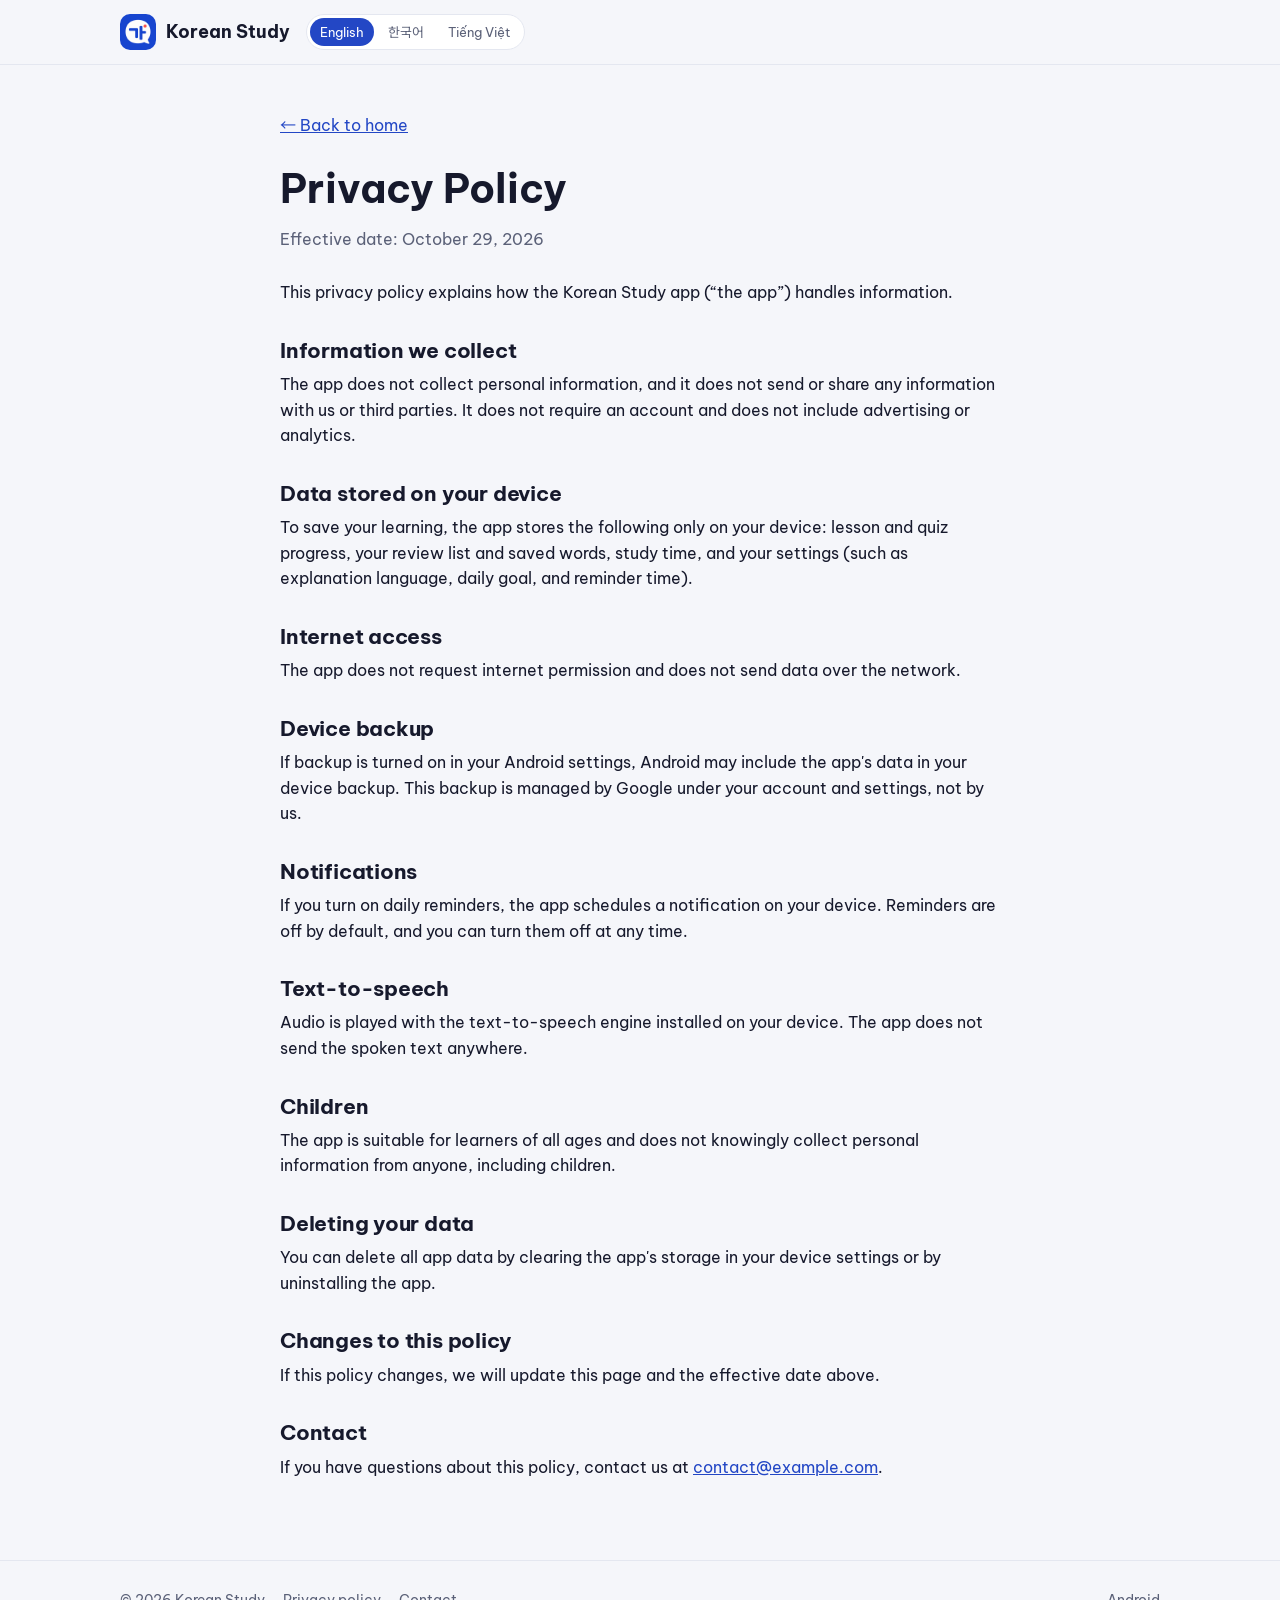
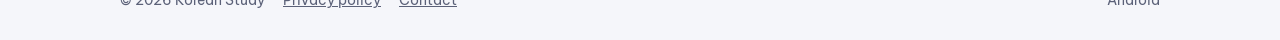
==== privacy-policy.html @ 29d5dca5 "Rename privacy.html to privacy-policy.html" ====
<!doctype html>
<html lang="en">
<head>
<meta charset="utf-8">
<meta name="viewport" content="width=device-width,initial-scale=1">
<title>Privacy Policy — Korean Study</title>
<meta name="description" content="This privacy policy explains how the Korean Study app (“the app”) handles information.">
<meta property="og:title" content="Privacy Policy — Korean Study">
<meta property="og:description" content="This privacy policy explains how the Korean Study app (“the app”) handles information.">
<meta property="og:image" content="assets/icon-512.png">
<link rel="alternate" hreflang="en" href="privacy.html">
<link rel="alternate" hreflang="ko" href="ko/privacy.html">
<link rel="alternate" hreflang="vi" href="vi/privacy.html">
<link rel="alternate" hreflang="x-default" href="privacy.html">
<link rel="icon" href="assets/icon-192.png">
<link rel="apple-touch-icon" href="assets/icon-192.png">
<link rel="preconnect" href="https://fonts.googleapis.com">
<link rel="preconnect" href="https://fonts.gstatic.com" crossorigin>
<link href="https://fonts.googleapis.com/css2?family=Be+Vietnam+Pro:wght@400;600;700&family=Noto+Sans+KR:wght@400;600;700&display=swap" rel="stylesheet">
<link rel="stylesheet" href="assets/style.css">
</head>
<body><header><div class="wrap bar">
<a class="brand" href="index.html"><img src="assets/icon-192.png" alt="" width="36" height="36"><span>Korean Study</span></a>

<div class="lang" role="navigation" aria-label="Language"><a href="privacy.html" hreflang="en" lang="en" aria-current="true">English</a><a href="ko/privacy.html" hreflang="ko" lang="ko">한국어</a><a href="vi/privacy.html" hreflang="vi" lang="vi">Tiếng Việt</a></div>
</div></header>
<main class="wrap doc">
<a href="index.html">← Back to home</a>
<h1>Privacy Policy</h1>
<p class="eff">Effective date: October 29, 2026</p>
<p>This privacy policy explains how the Korean Study app (“the app”) handles information.</p>
<h2>Information we collect</h2><p>The app does not collect personal information, and it does not send or share any information with us or third parties. It does not require an account and does not include advertising or analytics.</p><h2>Data stored on your device</h2><p>To save your learning, the app stores the following only on your device: lesson and quiz progress, your review list and saved words, study time, and your settings (such as explanation language, daily goal, and reminder time).</p><h2>Internet access</h2><p>The app does not request internet permission and does not send data over the network.</p><h2>Device backup</h2><p>If backup is turned on in your Android settings, Android may include the app&#x27;s data in your device backup. This backup is managed by Google under your account and settings, not by us.</p><h2>Notifications</h2><p>If you turn on daily reminders, the app schedules a notification on your device. Reminders are off by default, and you can turn them off at any time.</p><h2>Text-to-speech</h2><p>Audio is played with the text-to-speech engine installed on your device. The app does not send the spoken text anywhere.</p><h2>Children</h2><p>The app is suitable for learners of all ages and does not knowingly collect personal information from anyone, including children.</p><h2>Deleting your data</h2><p>You can delete all app data by clearing the app&#x27;s storage in your device settings or by uninstalling the app.</p><h2>Changes to this policy</h2><p>If this policy changes, we will update this page and the effective date above.</p><h2>Contact</h2><p>If you have questions about this policy, contact us at <a href="mailto:contact@example.com">contact@example.com</a>.</p>
</main>
<footer><div class="wrap">
<span>© 2026 Korean Study</span>
<a href="privacy.html">Privacy policy</a>
<a href="mailto:jbiglion22@gmail.com">Contact</a>
<span class="sp">Android</span>
</div></footer>
</body>
</html>
---- assets/style.css ----
:root{--bg:#F5F6FA;--surface:#FFFFFF;--text:#16192C;--muted:#5B6178;--primary:#2347C5;--primary-soft:#E8EDFB;
--outline:#E4E7F0;--accent:#E8523F;--hero:#2347C5;--on-hero:#FFFFFF;--on-hero-muted:#D3DCF7;color-scheme:light}
@media (prefers-color-scheme:dark){:root{--bg:#0F1220;--surface:#181B2E;--text:#ECEEF7;--muted:#A3A9C2;--primary:#8CA6FF;
--primary-soft:#222C52;--outline:#2A2F47;--hero:#1B2A6B;--on-hero:#FFFFFF;--on-hero-muted:#C7D2F5;color-scheme:dark}}
*{box-sizing:border-box}html{scroll-behavior:smooth}
body{margin:0;background:var(--bg);color:var(--text);font-family:"Be Vietnam Pro","Noto Sans KR",system-ui,sans-serif;line-height:1.6;-webkit-font-smoothing:antialiased}
:lang(ko) body,body:lang(ko){font-family:"Noto Sans KR","Be Vietnam Pro",system-ui,sans-serif;word-break:keep-all}
a{color:var(--primary)}img{max-width:100%;height:auto;display:block}
.wrap{max-width:1080px;margin:0 auto;padding:0 20px}
header{position:sticky;top:0;z-index:10;background:color-mix(in srgb,var(--bg) 88%,transparent);backdrop-filter:blur(10px);border-bottom:1px solid var(--outline)}
.bar{display:flex;align-items:center;gap:16px;height:64px}
.brand{display:flex;align-items:center;gap:10px;font-weight:700;font-size:18px;color:var(--text);text-decoration:none}
.brand img{width:36px;height:36px;border-radius:10px}
nav.links{display:flex;gap:20px;margin-left:auto}nav.links a{color:var(--muted);text-decoration:none;font-size:15px}nav.links a:hover{color:var(--text)}
.lang{display:flex;gap:4px;border:1px solid var(--outline);border-radius:999px;padding:3px;background:var(--surface)}
.lang a{font-size:13px;padding:4px 10px;border-radius:999px;text-decoration:none;color:var(--muted);white-space:nowrap}
.lang a[aria-current]{background:var(--primary);color:#fff}
@media (prefers-color-scheme:dark){.lang a[aria-current]{color:#0B1230}}
.hero{background:var(--hero);color:var(--on-hero);overflow:hidden}
.hero .wrap{display:grid;grid-template-columns:1.1fr .9fr;gap:40px;align-items:center;padding-top:64px;padding-bottom:0}
.eyebrow{display:inline-block;font-size:14px;font-weight:600;background:rgba(255,255,255,.14);padding:5px 12px;border-radius:999px;color:var(--on-hero-muted)}
.hero h1{font-size:clamp(34px,5vw,54px);line-height:1.15;margin:18px 0 16px;letter-spacing:-.02em}
.hero p.sub{font-size:18px;color:var(--on-hero-muted);margin:0 0 28px;max-width:34em}
.badge{display:inline-flex;align-items:center;gap:10px;background:#0B0F1F;color:#fff;border-radius:14px;padding:12px 20px;font-weight:600;text-decoration:none;border:1px solid rgba(255,255,255,.25)}
.badge svg{width:22px;height:22px}
.badge.soon{background:rgba(255,255,255,.12);cursor:default}
.note{margin-top:14px;font-size:14px;color:var(--on-hero-muted)}
.phone{width:min(300px,80%);margin:0 auto;border-radius:36px 36px 0 0;border:10px solid #0B0F1F;border-bottom:0;background:#0B0F1F;overflow:hidden;box-shadow:0 30px 60px rgba(0,0,0,.35)}
.phone img{width:100%;border-radius:26px 26px 0 0;aspect-ratio:540/880;object-fit:cover;object-position:top}
section{padding:80px 0}
h2{font-size:clamp(26px,3.4vw,36px);line-height:1.25;margin:0 0 36px;letter-spacing:-.01em}
.grid{display:grid;grid-template-columns:repeat(3,1fr);gap:18px}
.card{background:var(--surface);border:1px solid var(--outline);border-radius:20px;padding:24px}
.card .ico{width:48px;height:48px;border-radius:14px;background:var(--primary-soft);display:grid;place-items:center;font-size:24px}
.card h3{font-size:19px;margin:16px 0 8px}.card p{margin:0;color:var(--muted);font-size:15px}
.steps{display:grid;grid-template-columns:repeat(3,1fr);gap:18px;counter-reset:s}
.step{position:relative;padding:24px;border-radius:20px;background:var(--primary-soft)}
.step b{display:grid;place-items:center;width:36px;height:36px;border-radius:50%;background:var(--primary);color:#fff;font-size:16px}
@media (prefers-color-scheme:dark){.step b{color:#0B1230}}
.step h3{margin:14px 0 6px;font-size:19px}.step p{margin:0;color:var(--muted);font-size:15px}
.shots{display:flex;gap:18px;overflow-x:auto;scroll-snap-type:x mandatory;padding:4px 20px 18px;margin:0 -20px;scrollbar-width:thin}
.shots figure{flex:0 0 200px;margin:0;scroll-snap-align:start}
.shots img{border-radius:22px;border:1px solid var(--outline);background:var(--surface)}
.shots figcaption{text-align:center;font-size:14px;color:var(--muted);margin-top:10px}
.privacy{background:var(--surface);border:1px solid var(--outline);border-radius:24px;padding:36px;display:flex;gap:28px;align-items:center}
.privacy .shield{flex:0 0 72px;height:72px;border-radius:20px;background:var(--primary-soft);display:grid;place-items:center;font-size:36px}
.privacy h2{margin:0 0 8px;font-size:26px}.privacy p{margin:0 0 12px;color:var(--muted)}
footer{border-top:1px solid var(--outline);padding:28px 0;color:var(--muted);font-size:14px}
footer .wrap{display:flex;gap:18px;flex-wrap:wrap;align-items:center}footer a{color:var(--muted)}footer .sp{margin-left:auto}
.doc{max-width:760px;padding-top:48px;padding-bottom:80px}
.doc h1{font-size:clamp(30px,4vw,40px);margin:18px 0 6px}.doc .eff{color:var(--muted);margin:0 0 28px}
.doc h2{font-size:21px;margin:32px 0 8px}.doc p{margin:0;color:var(--text)}
@media (max-width:860px){.hero .wrap{grid-template-columns:1fr;padding-top:44px;text-align:center}.hero p.sub{margin-left:auto;margin-right:auto}
.grid,.steps{grid-template-columns:1fr}nav.links{display:none}.lang{margin-left:auto}.privacy{flex-direction:column;text-align:center;padding:28px 22px}}
@media (max-width:420px){.brand span{display:none}}
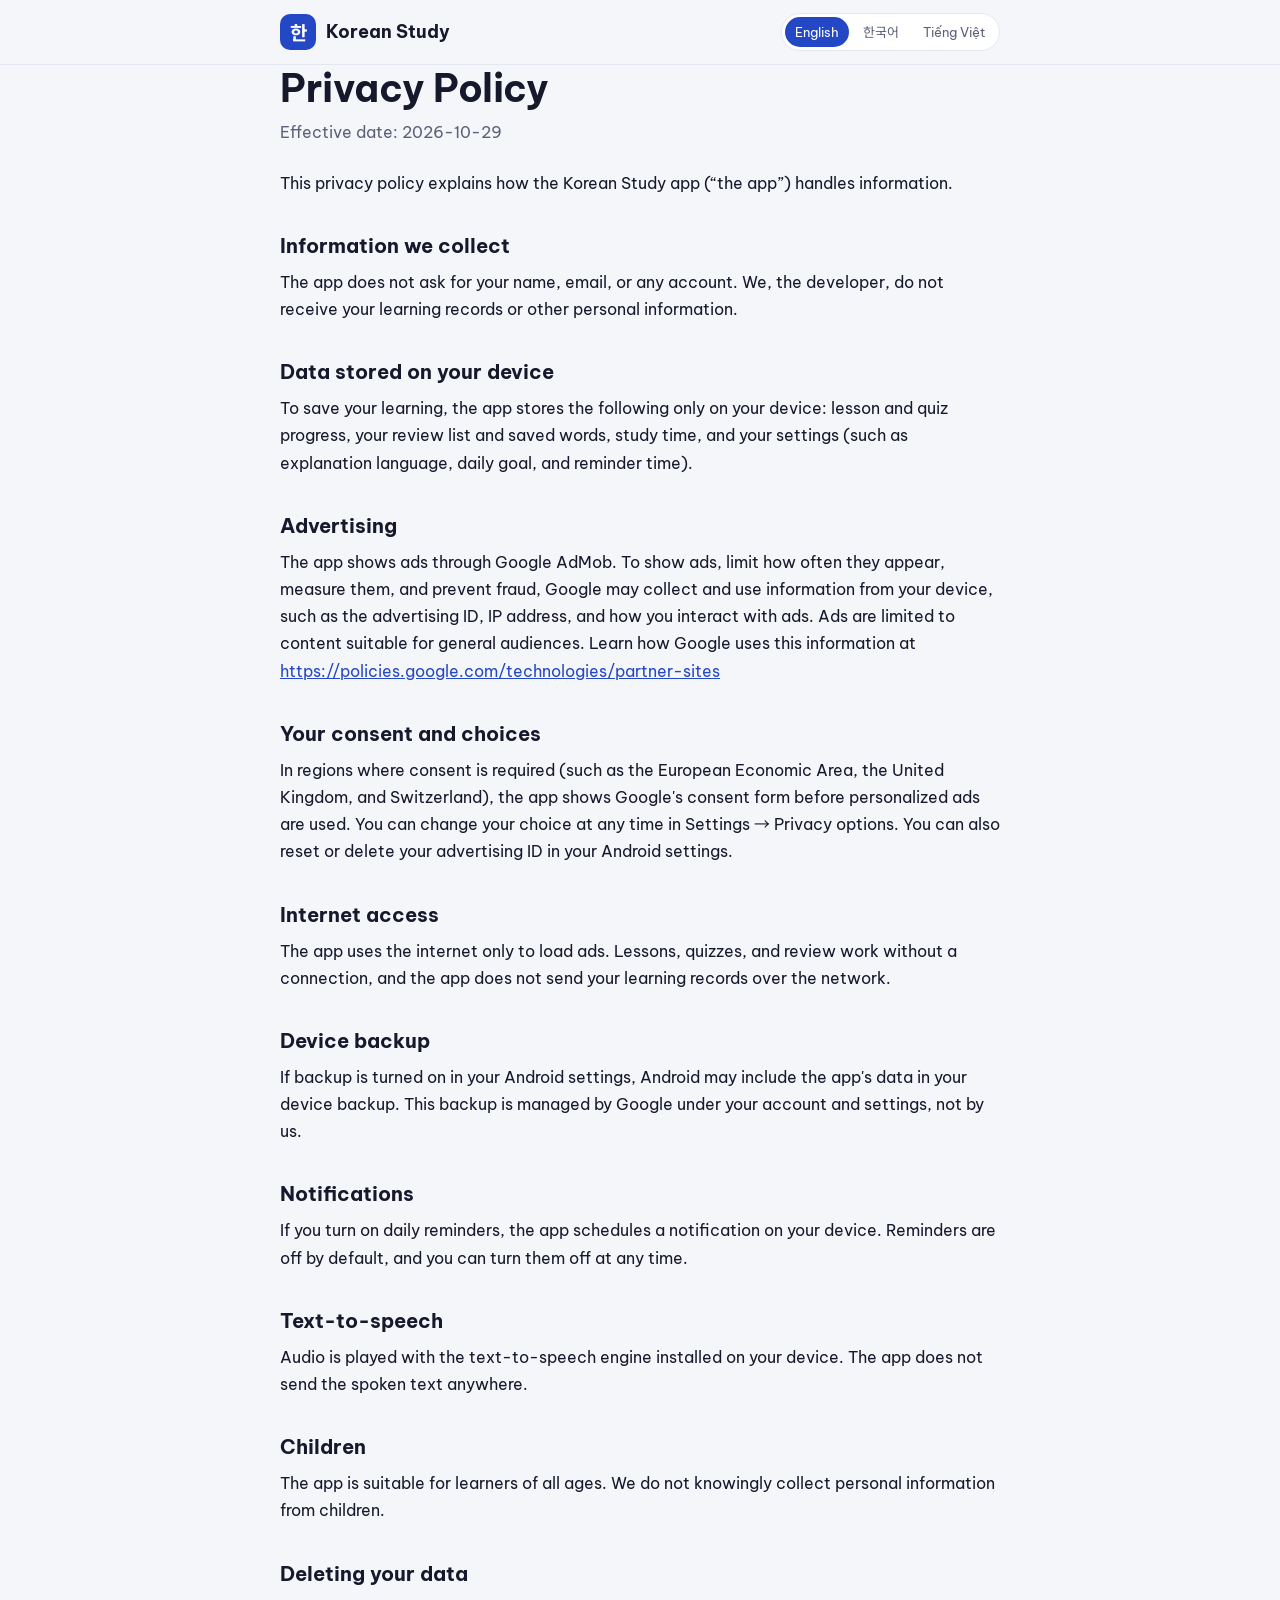
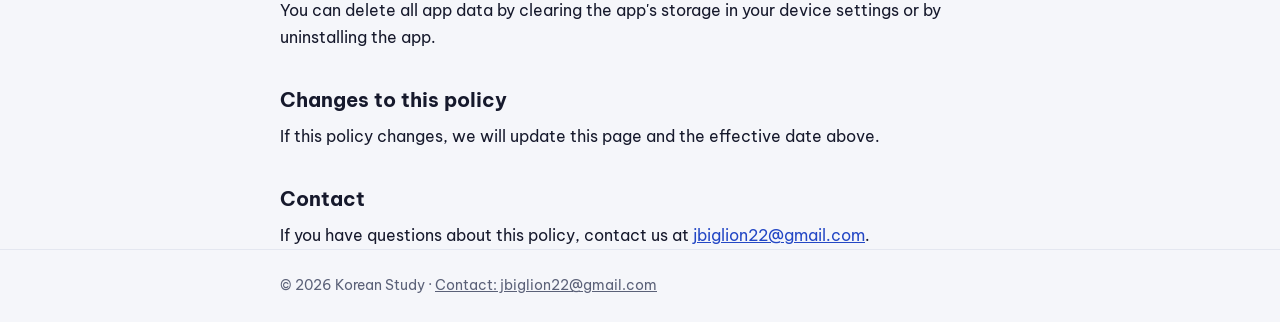
==== commit 7d303853: "Add files via upload" ====
--- a/privacy-policy.html
+++ b/privacy-policy.html
@@ -3,39 +3,159 @@
 <head>
 <meta charset="utf-8">
 <meta name="viewport" content="width=device-width,initial-scale=1">
-<title>Privacy Policy — Korean Study</title>
-<meta name="description" content="This privacy policy explains how the Korean Study app (“the app”) handles information.">
-<meta property="og:title" content="Privacy Policy — Korean Study">
-<meta property="og:description" content="This privacy policy explains how the Korean Study app (“the app”) handles information.">
-<meta property="og:image" content="assets/icon-512.png">
-<link rel="alternate" hreflang="en" href="privacy.html">
-<link rel="alternate" hreflang="ko" href="ko/privacy.html">
-<link rel="alternate" hreflang="vi" href="vi/privacy.html">
-<link rel="alternate" hreflang="x-default" href="privacy.html">
-<link rel="icon" href="assets/icon-192.png">
-<link rel="apple-touch-icon" href="assets/icon-192.png">
+<script>
+  /* ▼ 여기만 고치면 됩니다 (Edit only these lines) ▼ */
+  const CONTACT_EMAIL = "jbiglion22@gmail.com";   // 문의 메일: 모든 언어에 함께 쓰입니다
+  const EFFECTIVE_DATE = "2026-10-29";           // 시행일
+  /* ▲ 여기까지 ▲ */
+</script>
+<title>Korean Study — Privacy Policy</title>
+<meta name="description" content="Privacy policy for the Korean Study app.">
+<meta name="theme-color" content="#2347C5">
 <link rel="preconnect" href="https://fonts.googleapis.com">
 <link rel="preconnect" href="https://fonts.gstatic.com" crossorigin>
 <link href="https://fonts.googleapis.com/css2?family=Be+Vietnam+Pro:wght@400;600;700&family=Noto+Sans+KR:wght@400;600;700&display=swap" rel="stylesheet">
-<link rel="stylesheet" href="assets/style.css">
+<style>
+:root{--bg:#F5F6FA;--surface:#FFFFFF;--text:#16192C;--muted:#5B6178;--primary:#2347C5;--on-primary:#FFFFFF;--outline:#E4E7F0;--hero:#2347C5;color-scheme:light}
+@media (prefers-color-scheme:dark){:root{--bg:#0F1220;--surface:#181B2E;--text:#ECEEF7;--muted:#A3A9C2;--primary:#8CA6FF;--on-primary:#0B1230;--outline:#2A2F47;--hero:#1B2A6B;color-scheme:dark}}
+*{box-sizing:border-box}
+body{margin:0;background:var(--bg);color:var(--text);font-family:"Be Vietnam Pro","Noto Sans KR",system-ui,sans-serif;line-height:1.7;-webkit-font-smoothing:antialiased}
+html:lang(ko) body{font-family:"Noto Sans KR","Be Vietnam Pro",system-ui,sans-serif;word-break:keep-all}
+a{color:var(--primary)}
+.wrap{max-width:760px;margin:0 auto;padding:0 20px}
+header{position:sticky;top:0;z-index:10;background:color-mix(in srgb,var(--bg) 88%,transparent);backdrop-filter:blur(10px);border-bottom:1px solid var(--outline)}
+.bar{display:flex;align-items:center;gap:16px;height:64px}
+.brand{display:flex;align-items:center;gap:10px;font-weight:700;font-size:18px;color:var(--text);text-decoration:none}
+.logo{width:36px;height:36px;border-radius:10px;background:var(--hero);color:#fff;display:grid;place-items:center;font-family:"Noto Sans KR",sans-serif;font-weight:700;font-size:19px}
+.lang{display:flex;gap:4px;margin-left:auto;border:1px solid var(--outline);border-radius:999px;padding:3px;background:var(--surface)}
+.lang button{font:inherit;font-size:13px;padding:4px 10px;border:0;border-radius:999px;background:none;color:var(--muted);cursor:pointer;white-space:nowrap}
+.lang button[aria-pressed="true"]{background:var(--primary);color:var(--on-primary)}
+main{padding:40px 0 72px}
+h1{font-size:clamp(28px,4vw,38px);line-height:1.25;margin:0 0 6px;letter-spacing:-.01em}
+.eff{color:var(--muted);margin:0 0 24px}
+.intro{margin:0 0 8px}
+h2{font-size:20px;margin:32px 0 6px}
+p{margin:0;overflow-wrap:anywhere}
+footer{border-top:1px solid var(--outline);padding:24px 0;color:var(--muted);font-size:14px}
+footer a{color:var(--muted)}
+@media (max-width:420px){.brand span{display:none}}
+</style>
 </head>
-<body><header><div class="wrap bar">
-<a class="brand" href="index.html"><img src="assets/icon-192.png" alt="" width="36" height="36"><span>Korean Study</span></a>
+<body>
+<header><div class="wrap bar">
+  <a class="brand" href="index.html"><div class="logo" aria-hidden="true">한</div><span>Korean Study</span></a>
+  <div class="lang" role="group" aria-label="Language">
+    <button type="button" data-lang="en" lang="en">English</button>
+    <button type="button" data-lang="ko" lang="ko">한국어</button>
+    <button type="button" data-lang="vi" lang="vi">Tiếng Việt</button>
+  </div>
+</div></header>
 
-<div class="lang" role="navigation" aria-label="Language"><a href="privacy.html" hreflang="en" lang="en" aria-current="true">English</a><a href="ko/privacy.html" hreflang="ko" lang="ko">한국어</a><a href="vi/privacy.html" hreflang="vi" lang="vi">Tiếng Việt</a></div>
-</div></header>
-<main class="wrap doc">
-<a href="index.html">← Back to home</a>
-<h1>Privacy Policy</h1>
-<p class="eff">Effective date: October 29, 2026</p>
-<p>This privacy policy explains how the Korean Study app (“the app”) handles information.</p>
-<h2>Information we collect</h2><p>The app does not collect personal information, and it does not send or share any information with us or third parties. It does not require an account and does not include advertising or analytics.</p><h2>Data stored on your device</h2><p>To save your learning, the app stores the following only on your device: lesson and quiz progress, your review list and saved words, study time, and your settings (such as explanation language, daily goal, and reminder time).</p><h2>Internet access</h2><p>The app does not request internet permission and does not send data over the network.</p><h2>Device backup</h2><p>If backup is turned on in your Android settings, Android may include the app&#x27;s data in your device backup. This backup is managed by Google under your account and settings, not by us.</p><h2>Notifications</h2><p>If you turn on daily reminders, the app schedules a notification on your device. Reminders are off by default, and you can turn them off at any time.</p><h2>Text-to-speech</h2><p>Audio is played with the text-to-speech engine installed on your device. The app does not send the spoken text anywhere.</p><h2>Children</h2><p>The app is suitable for learners of all ages and does not knowingly collect personal information from anyone, including children.</p><h2>Deleting your data</h2><p>You can delete all app data by clearing the app&#x27;s storage in your device settings or by uninstalling the app.</p><h2>Changes to this policy</h2><p>If this policy changes, we will update this page and the effective date above.</p><h2>Contact</h2><p>If you have questions about this policy, contact us at <a href="mailto:contact@example.com">contact@example.com</a>.</p>
+<main class="wrap">
+  <h1 id="title">Privacy Policy</h1>
+  <p class="eff" id="eff"></p>
+  <p class="intro" id="intro"></p>
+  <div id="sections"></div>
 </main>
-<footer><div class="wrap">
-<span>© 2026 Korean Study</span>
-<a href="privacy.html">Privacy policy</a>
-<a href="mailto:jbiglion22@gmail.com">Contact</a>
-<span class="sp">Android</span>
-</div></footer>
+
+<footer><div class="wrap">© 2026 Korean Study · <a id="contact-link" href="#"></a></div></footer>
+
+<script>
+const T = {
+en: {
+  title: "Privacy Policy", page: "Korean Study — Privacy Policy", effective: "Effective date: {date}", contact: "Contact",
+  intro: "This privacy policy explains how the Korean Study app (“the app”) handles information.",
+  sections: [
+    ["Information we collect", "The app does not ask for your name, email, or any account. We, the developer, do not receive your learning records or other personal information."],
+    ["Data stored on your device", "To save your learning, the app stores the following only on your device: lesson and quiz progress, your review list and saved words, study time, and your settings (such as explanation language, daily goal, and reminder time)."],
+    ["Advertising", "The app shows ads through Google AdMob. To show ads, limit how often they appear, measure them, and prevent fraud, Google may collect and use information from your device, such as the advertising ID, IP address, and how you interact with ads. Ads are limited to content suitable for general audiences. Learn how Google uses this information at https://policies.google.com/technologies/partner-sites"],
+    ["Your consent and choices", "In regions where consent is required (such as the European Economic Area, the United Kingdom, and Switzerland), the app shows Google's consent form before personalized ads are used. You can change your choice at any time in Settings → Privacy options. You can also reset or delete your advertising ID in your Android settings."],
+    ["Internet access", "The app uses the internet only to load ads. Lessons, quizzes, and review work without a connection, and the app does not send your learning records over the network."],
+    ["Device backup", "If backup is turned on in your Android settings, Android may include the app's data in your device backup. This backup is managed by Google under your account and settings, not by us."],
+    ["Notifications", "If you turn on daily reminders, the app schedules a notification on your device. Reminders are off by default, and you can turn them off at any time."],
+    ["Text-to-speech", "Audio is played with the text-to-speech engine installed on your device. The app does not send the spoken text anywhere."],
+    ["Children", "The app is suitable for learners of all ages. We do not knowingly collect personal information from children."],
+    ["Deleting your data", "You can delete all app data by clearing the app's storage in your device settings or by uninstalling the app."],
+    ["Changes to this policy", "If this policy changes, we will update this page and the effective date above."],
+    ["Contact", "If you have questions about this policy, contact us at {email}."]
+  ]
+},
+ko: {
+  title: "개인정보처리방침", page: "Korean Study — 개인정보처리방침", effective: "시행일: {date}", contact: "문의",
+  intro: "이 개인정보처리방침은 Korean Study 앱(이하 “앱”)이 정보를 어떻게 다루는지 설명합니다.",
+  sections: [
+    ["수집하는 정보", "앱은 이름, 이메일, 계정을 요구하지 않습니다. 개발자는 사용자의 학습 기록이나 그 밖의 개인정보를 받지 않습니다."],
+    ["기기에 저장되는 정보", "학습 내용을 저장하기 위해 앱은 다음 정보를 기기에만 저장합니다: 레슨과 퀴즈 진도, 복습 목록과 저장한 단어, 공부한 시간, 설정(설명 언어, 하루 목표, 알림 시간 등)."],
+    ["광고", "앱은 Google AdMob으로 광고를 보여 줍니다. 광고를 보여 주고, 노출 횟수를 조절하고, 성과를 측정하고, 부정 행위를 막기 위해 Google은 광고 ID, IP 주소, 광고와의 상호작용 같은 기기 정보를 수집하고 사용할 수 있습니다. 광고는 모든 연령에 적합한 콘텐츠로 제한합니다. Google이 이 정보를 사용하는 방식은 다음에서 볼 수 있습니다: https://policies.google.com/technologies/partner-sites"],
+    ["동의와 선택", "동의가 필요한 지역(유럽 경제 지역, 영국, 스위스 등)에서는 맞춤 광고를 쓰기 전에 Google 동의 창을 보여 줍니다. 선택은 언제든 설정 → 개인정보 옵션에서 바꿀 수 있습니다. Android 설정에서 광고 ID를 재설정하거나 삭제할 수도 있습니다."],
+    ["인터넷 사용", "앱은 광고를 받을 때만 인터넷을 사용합니다. 레슨, 퀴즈, 복습은 인터넷 없이도 쓸 수 있으며, 앱은 학습 기록을 네트워크로 보내지 않습니다."],
+    ["기기 백업", "Android 설정에서 백업이 켜져 있으면 Android가 앱 데이터를 기기 백업에 포함할 수 있습니다. 이 백업은 사용자의 Google 계정과 설정에 따라 Google이 관리하며 개발자가 관리하지 않습니다."],
+    ["알림", "매일 알림을 켜면 앱이 기기에서 알림을 예약합니다. 알림은 처음에 꺼져 있으며 언제든 끌 수 있습니다."],
+    ["음성 읽기", "소리는 기기에 설치된 음성 합성(TTS) 엔진으로 재생합니다. 앱은 읽는 문장을 어디에도 보내지 않습니다."],
+    ["어린이", "앱은 모든 연령의 학습자가 사용할 수 있습니다. 개발자는 어린이의 개인정보를 의도적으로 수집하지 않습니다."],
+    ["데이터 삭제", "기기 설정에서 앱 저장공간을 지우거나 앱을 삭제하면 모든 앱 데이터가 삭제됩니다."],
+    ["방침의 변경", "이 방침이 바뀌면 이 페이지와 위의 시행일을 고칩니다."],
+    ["문의", "이 방침에 대해 궁금한 점은 다음 주소로 문의해 주세요: {email}"]
+  ]
+},
+vi: {
+  title: "Chính sách quyền riêng tư", page: "Korean Study — Chính sách quyền riêng tư", effective: "Ngày có hiệu lực: {date}", contact: "Liên hệ",
+  intro: "Chính sách này giải thích cách ứng dụng Korean Study (“ứng dụng”) xử lý thông tin.",
+  sections: [
+    ["Thông tin chúng tôi thu thập", "Ứng dụng không yêu cầu tên, email hay tài khoản. Chúng tôi (nhà phát triển) không nhận dữ liệu học tập hay bất kỳ thông tin cá nhân nào khác của bạn."],
+    ["Dữ liệu lưu trên thiết bị", "Để lưu quá trình học, ứng dụng chỉ lưu các thông tin sau trên thiết bị của bạn: tiến độ bài học và bài kiểm tra, danh sách ôn tập và từ đã lưu, thời gian học, và cài đặt (như ngôn ngữ giải thích, mục tiêu mỗi ngày, giờ nhắc)."],
+    ["Quảng cáo", "Ứng dụng hiển thị quảng cáo qua Google AdMob. Để hiển thị quảng cáo, giới hạn số lần xuất hiện, đo lường hiệu quả và ngăn gian lận, Google có thể thu thập và sử dụng thông tin từ thiết bị như mã nhận dạng quảng cáo, địa chỉ IP và cách bạn tương tác với quảng cáo. Quảng cáo được giới hạn ở nội dung phù hợp với mọi lứa tuổi. Xem cách Google sử dụng thông tin này tại: https://policies.google.com/technologies/partner-sites"],
+    ["Sự đồng ý và lựa chọn của bạn", "Ở những khu vực cần sự đồng ý (như Khu vực Kinh tế Châu Âu, Vương quốc Anh và Thụy Sĩ), ứng dụng hiển thị biểu mẫu đồng ý của Google trước khi dùng quảng cáo cá nhân hóa. Bạn có thể thay đổi lựa chọn bất cứ lúc nào trong Cài đặt → Tùy chọn quyền riêng tư. Bạn cũng có thể đặt lại hoặc xóa mã nhận dạng quảng cáo trong cài đặt Android."],
+    ["Truy cập internet", "Ứng dụng chỉ dùng internet để tải quảng cáo. Bài học, bài kiểm tra và ôn tập vẫn dùng được khi không có mạng, và ứng dụng không gửi dữ liệu học tập của bạn qua mạng."],
+    ["Sao lưu thiết bị", "Nếu bạn bật sao lưu trong cài đặt Android, Android có thể đưa dữ liệu của ứng dụng vào bản sao lưu thiết bị. Bản sao lưu này do Google quản lý theo tài khoản và cài đặt của bạn, không phải do chúng tôi."],
+    ["Thông báo", "Nếu bạn bật nhắc học mỗi ngày, ứng dụng sẽ đặt lịch thông báo trên thiết bị. Nhắc nhở mặc định đang tắt và bạn có thể tắt bất cứ lúc nào."],
+    ["Đọc thành tiếng", "Âm thanh được phát bằng công cụ chuyển văn bản thành giọng nói (TTS) có sẵn trên thiết bị. Ứng dụng không gửi nội dung được đọc đi đâu cả."],
+    ["Trẻ em", "Ứng dụng phù hợp với người học ở mọi lứa tuổi. Chúng tôi không cố ý thu thập thông tin cá nhân của trẻ em."],
+    ["Xóa dữ liệu", "Bạn có thể xóa toàn bộ dữ liệu bằng cách xóa bộ nhớ của ứng dụng trong cài đặt thiết bị hoặc gỡ cài đặt ứng dụng."],
+    ["Thay đổi chính sách", "Nếu chính sách thay đổi, chúng tôi sẽ cập nhật trang này và ngày có hiệu lực ở trên."],
+    ["Liên hệ", "Nếu có câu hỏi về chính sách này, vui lòng liên hệ {email}."]
+  ]
+}};
+
+function esc(s){return s.replace(/[&<>"]/g,c=>({"&":"&amp;","<":"&lt;",">":"&gt;",'"':"&quot;"}[c]));}
+function rich(s){
+  return esc(s)
+    .replace(/https:\/\/\S+/g,u=>`<a href="${u}" rel="noopener">${u}</a>`)
+    .replace("{email}",`<a href="mailto:${esc(CONTACT_EMAIL)}">${esc(CONTACT_EMAIL)}</a>`);
+}
+
+// 언어: ?lang= → 이전에 고른 언어 → 브라우저 언어 → 영어
+function pickLang(){
+  const q=new URLSearchParams(location.search).get("lang");
+  if(T[q])return q;
+  try{const saved=localStorage.getItem("ks-lang");if(T[saved])return saved;}catch(e){}
+  for(const l of (navigator.languages||[navigator.language||"en"])){
+    const base=String(l).toLowerCase().split("-")[0];
+    if(T[base])return base;
+  }
+  return "en";
+}
+
+function apply(lang){
+  const t=T[lang];
+  document.documentElement.lang=lang;
+  document.title=t.page;
+  document.getElementById("title").textContent=t.title;
+  document.getElementById("eff").textContent=t.effective.replace("{date}",EFFECTIVE_DATE);
+  document.getElementById("intro").textContent=t.intro;
+  document.getElementById("sections").innerHTML=t.sections.map(([h,b])=>`<h2>${esc(h)}</h2><p>${rich(b)}</p>`).join("");
+  const c=document.getElementById("contact-link");
+  c.textContent=`${t.contact}: ${CONTACT_EMAIL}`;
+  c.href=`mailto:${CONTACT_EMAIL}`;
+  document.querySelectorAll(".lang button").forEach(b=>b.setAttribute("aria-pressed",String(b.dataset.lang===lang)));
+}
+
+apply(pickLang());
+document.querySelectorAll(".lang button").forEach(b=>b.addEventListener("click",()=>{
+  apply(b.dataset.lang);
+  try{localStorage.setItem("ks-lang",b.dataset.lang);}catch(e){}
+  const u=new URL(location.href);u.searchParams.set("lang",b.dataset.lang);history.replaceState(null,"",u);
+}));
+</script>
 </body>
 </html>
